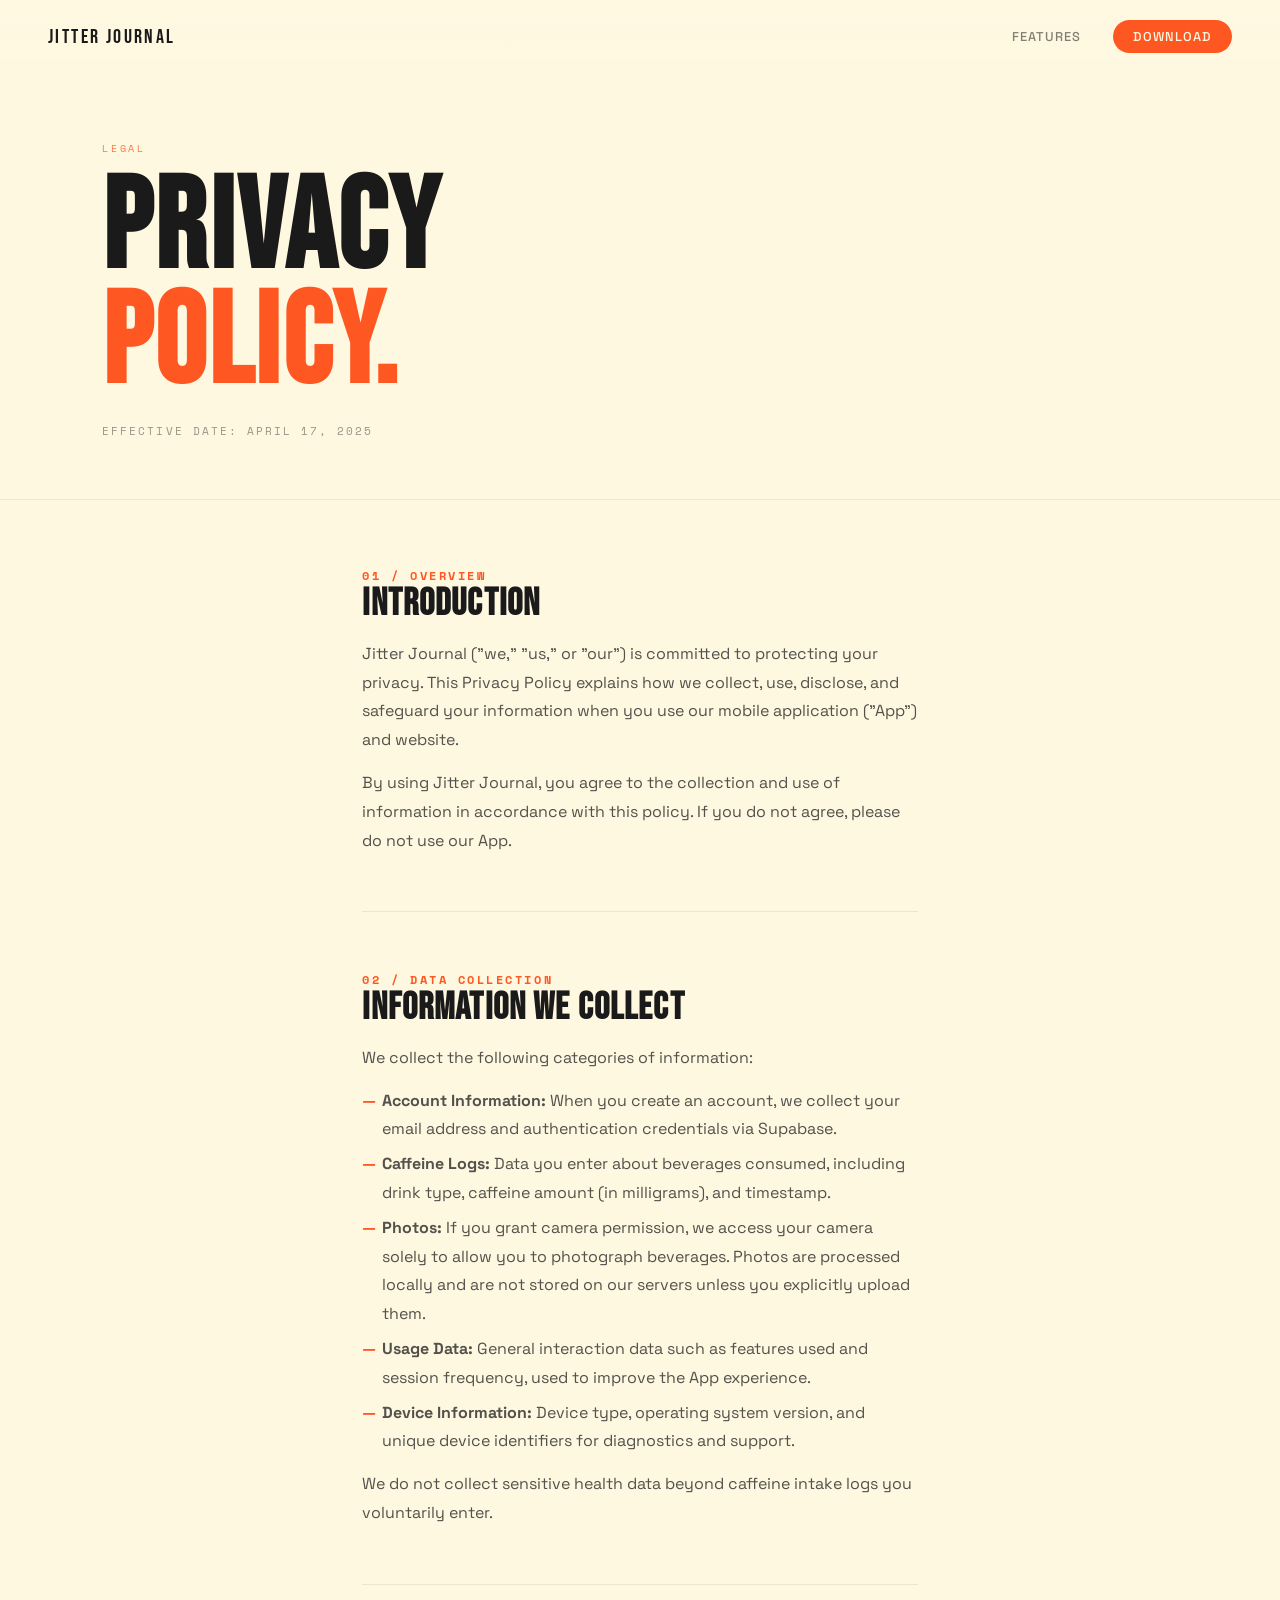
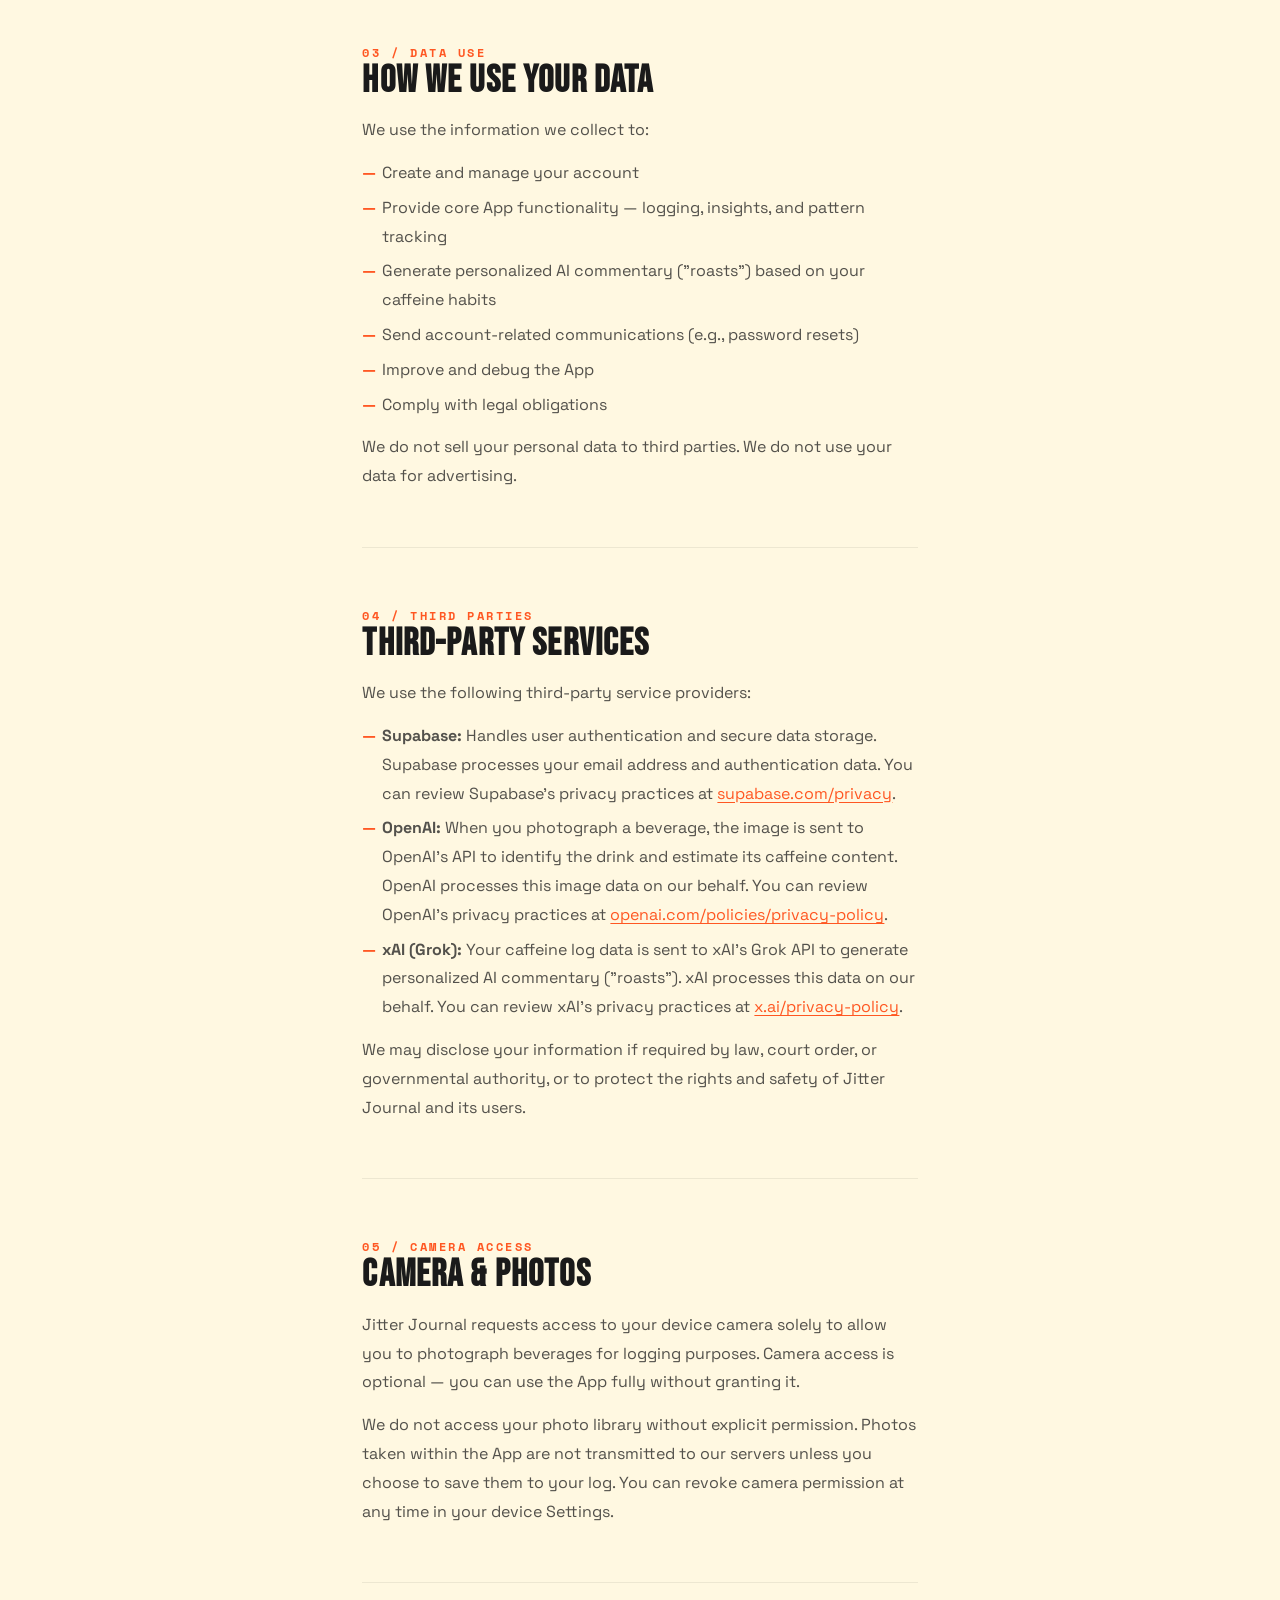
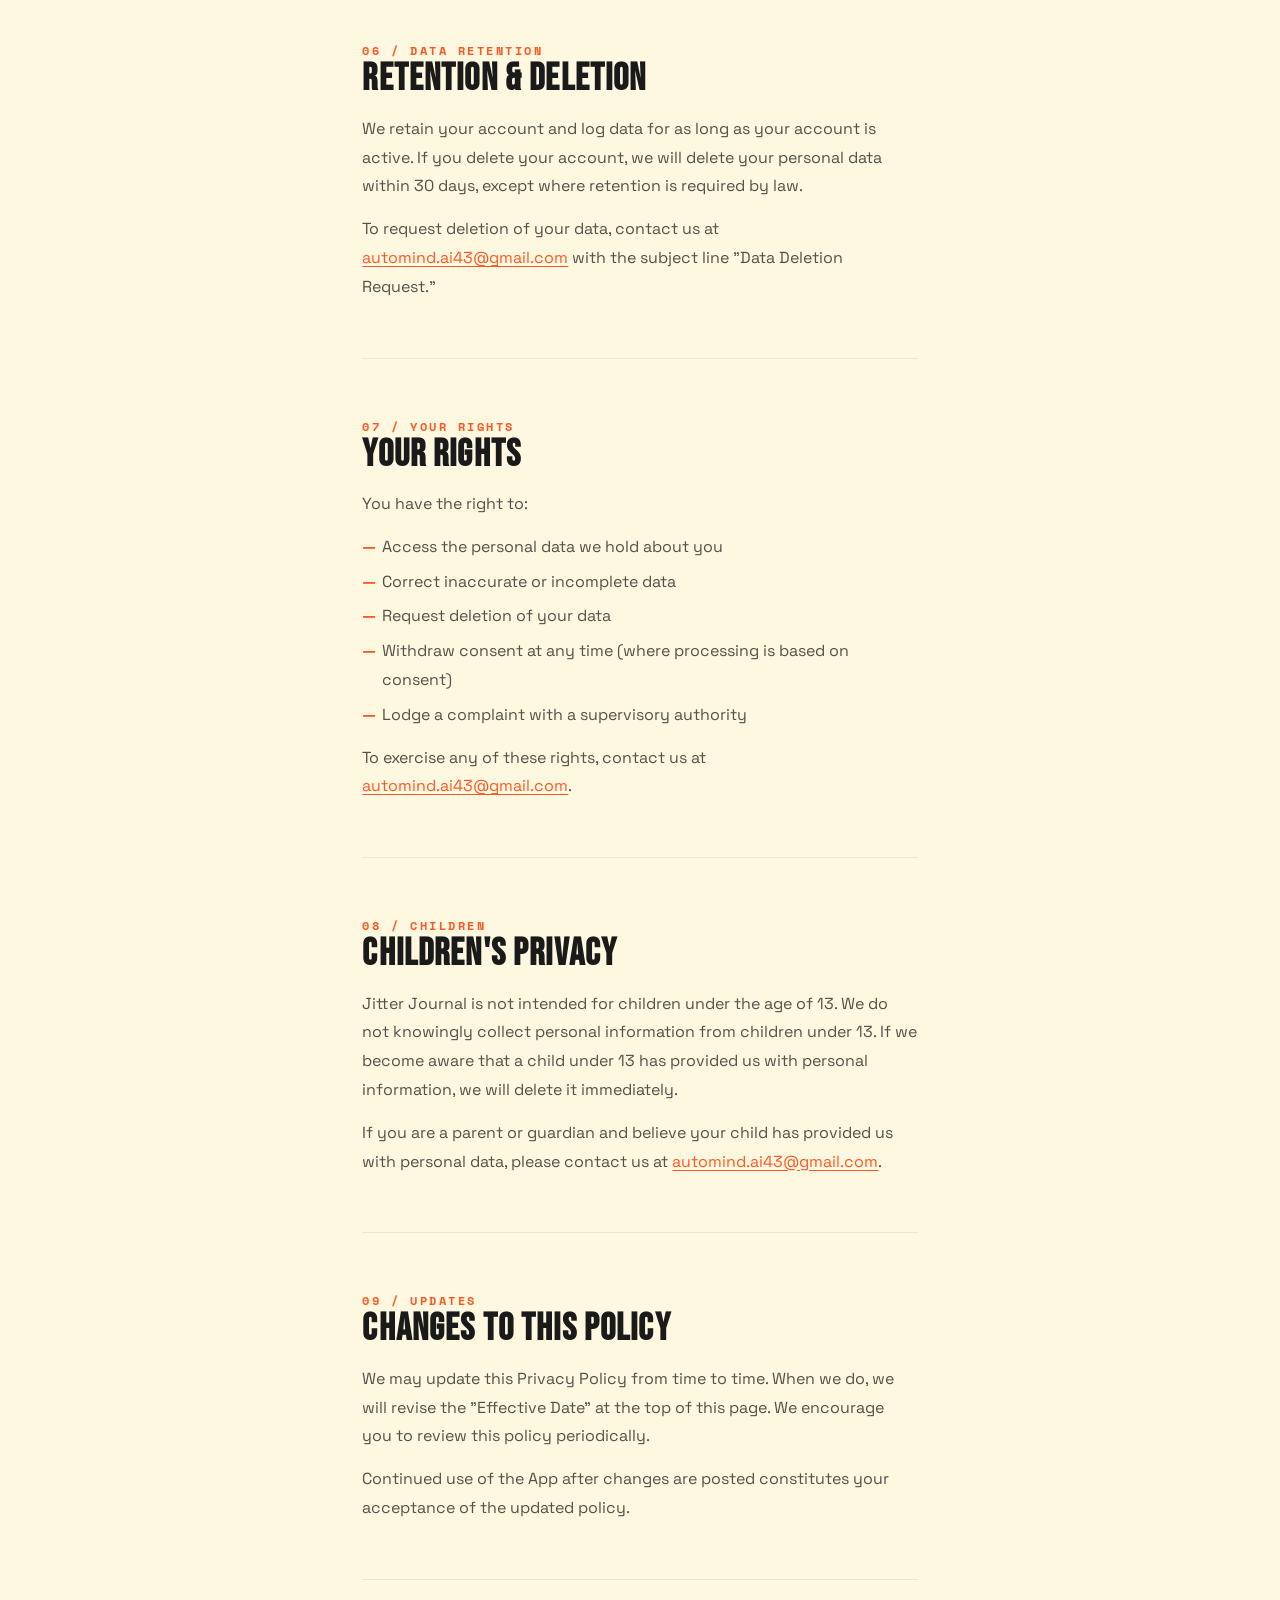
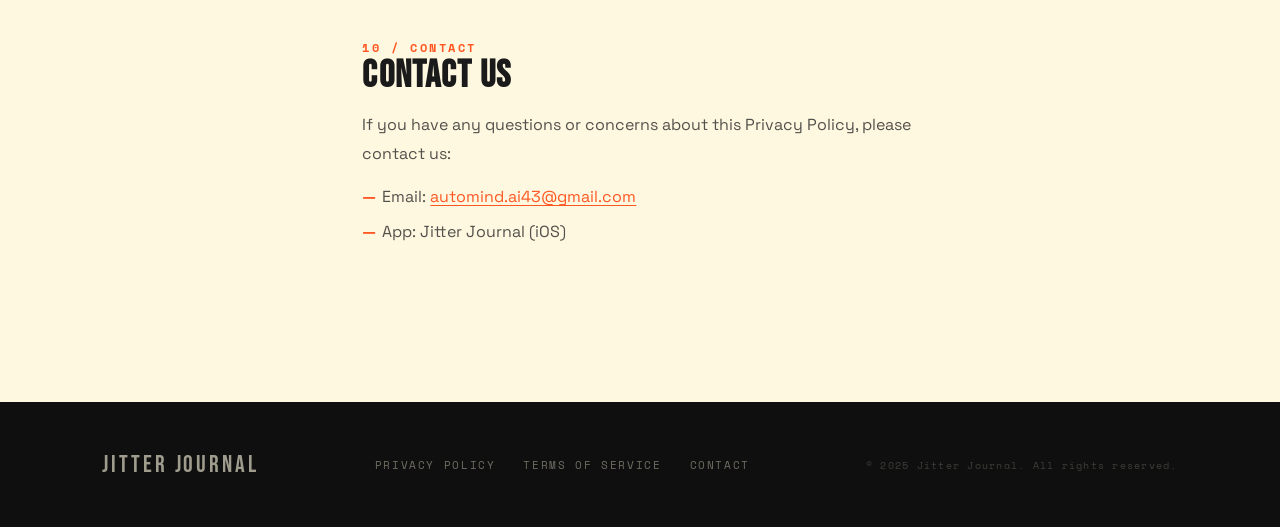
==== privacy.html @ f7d52206 "Initial commit: Jitter Journal scroll-driven landing page Co-Authored-By: Claude Sonnet 4.6 <noreply" ====
<!DOCTYPE html>
<html lang="en">
<head>
  <meta charset="UTF-8" />
  <meta name="viewport" content="width=device-width, initial-scale=1.0" />
  <title>Privacy Policy — Jitter Journal</title>
  <meta name="description" content="Jitter Journal Privacy Policy" />
  <link rel="icon" href="https://raw.githubusercontent.com/google/material-design-icons/master/png/maps/local_cafe/materialicons/48dp/2x/baseline_local_cafe_black_48dp.png" />
  <link rel="preconnect" href="https://fonts.googleapis.com" />
  <link rel="preconnect" href="https://fonts.gstatic.com" crossorigin />
  <link href="https://fonts.googleapis.com/css2?family=Bebas+Neue&family=Space+Grotesk:wght@300;400;500;600&family=Space+Mono:wght@400;700&display=swap" rel="stylesheet" />
  <link rel="stylesheet" href="css/style.css" />
  <style>
    body {
      background: var(--bg-light);
      color: var(--text-dark);
      min-height: 100vh;
    }

    .legal-hero {
      background: var(--bg-light);
      padding: 140px 8vw 60px;
      border-bottom: 1px solid rgba(26,26,26,0.08);
    }
    .legal-hero .section-label {
      color: var(--accent);
    }
    .legal-hero-heading {
      font-family: var(--font-display);
      font-size: clamp(4rem, 10vw, 9rem);
      line-height: 0.9;
      letter-spacing: 0.02em;
      color: var(--text-dark);
      margin: 12px 0 20px;
    }
    .legal-hero-heading .accent {
      color: var(--accent);
    }
    .legal-effective {
      font-family: var(--font-mono);
      font-size: 0.7rem;
      letter-spacing: 0.18em;
      text-transform: uppercase;
      color: rgba(26,26,26,0.45);
    }

    .legal-body {
      max-width: 760px;
      margin: 0 auto;
      padding: 64px 8vw 100px;
    }

    .legal-section {
      margin-bottom: 56px;
    }
    .legal-section-title {
      font-family: var(--font-mono);
      font-size: 0.72rem;
      font-weight: 700;
      letter-spacing: 0.22em;
      text-transform: uppercase;
      color: var(--accent);
      margin-bottom: 16px;
    }
    .legal-section h2 {
      font-family: var(--font-display);
      font-size: clamp(1.8rem, 3vw, 2.6rem);
      letter-spacing: 0.03em;
      color: var(--text-dark);
      margin-bottom: 16px;
      line-height: 1;
    }
    .legal-section p {
      font-family: var(--font-body);
      font-size: 1rem;
      font-weight: 400;
      line-height: 1.8;
      color: rgba(26,26,26,0.75);
      margin-bottom: 14px;
    }
    .legal-section p:last-child {
      margin-bottom: 0;
    }
    .legal-section ul {
      list-style: none;
      padding: 0;
      margin: 0 0 14px;
    }
    .legal-section ul li {
      font-family: var(--font-body);
      font-size: 1rem;
      line-height: 1.8;
      color: rgba(26,26,26,0.75);
      padding-left: 20px;
      position: relative;
      margin-bottom: 6px;
    }
    .legal-section ul li::before {
      content: '—';
      position: absolute;
      left: 0;
      color: var(--accent);
      font-weight: 700;
    }
    .legal-section a {
      color: var(--accent);
      text-decoration: underline;
      text-underline-offset: 3px;
    }
    .legal-divider {
      border: none;
      border-top: 1px solid rgba(26,26,26,0.08);
      margin: 56px 0;
    }

    /* Override header for light page */
    .site-header {
      background: linear-gradient(to bottom, rgba(255,248,225,0.95) 0%, rgba(255,248,225,0.7) 100%);
    }
    .nav-logo { color: var(--text-dark); opacity: 1; }
    .nav-links a { color: rgba(26,26,26,0.55); }
    .nav-links a:hover { color: var(--text-dark); }
  </style>
</head>
<body>

  <header class="site-header">
    <nav>
      <a href="index.html" style="text-decoration:none;">
        <span class="nav-logo">JITTER JOURNAL</span>
      </a>
      <div class="nav-links">
        <a href="index.html#features">Features</a>
        <a href="index.html#download" class="nav-cta">Download</a>
      </div>
    </nav>
  </header>

  <div class="legal-hero">
    <span class="section-label">Legal</span>
    <h1 class="legal-hero-heading">PRIVACY<br><span class="accent">POLICY.</span></h1>
    <p class="legal-effective">Effective Date: April 17, 2025</p>
  </div>

  <div class="legal-body">

    <div class="legal-section">
      <span class="legal-section-title">01 / Overview</span>
      <h2>INTRODUCTION</h2>
      <p>Jitter Journal ("we," "us," or "our") is committed to protecting your privacy. This Privacy Policy explains how we collect, use, disclose, and safeguard your information when you use our mobile application ("App") and website.</p>
      <p>By using Jitter Journal, you agree to the collection and use of information in accordance with this policy. If you do not agree, please do not use our App.</p>
    </div>

    <hr class="legal-divider" />

    <div class="legal-section">
      <span class="legal-section-title">02 / Data Collection</span>
      <h2>INFORMATION WE COLLECT</h2>
      <p>We collect the following categories of information:</p>
      <ul>
        <li><strong>Account Information:</strong> When you create an account, we collect your email address and authentication credentials via Supabase.</li>
        <li><strong>Caffeine Logs:</strong> Data you enter about beverages consumed, including drink type, caffeine amount (in milligrams), and timestamp.</li>
        <li><strong>Photos:</strong> If you grant camera permission, we access your camera solely to allow you to photograph beverages. Photos are processed locally and are not stored on our servers unless you explicitly upload them.</li>
        <li><strong>Usage Data:</strong> General interaction data such as features used and session frequency, used to improve the App experience.</li>
        <li><strong>Device Information:</strong> Device type, operating system version, and unique device identifiers for diagnostics and support.</li>
      </ul>
      <p>We do not collect sensitive health data beyond caffeine intake logs you voluntarily enter.</p>
    </div>

    <hr class="legal-divider" />

    <div class="legal-section">
      <span class="legal-section-title">03 / Data Use</span>
      <h2>HOW WE USE YOUR DATA</h2>
      <p>We use the information we collect to:</p>
      <ul>
        <li>Create and manage your account</li>
        <li>Provide core App functionality — logging, insights, and pattern tracking</li>
        <li>Generate personalized AI commentary ("roasts") based on your caffeine habits</li>
        <li>Send account-related communications (e.g., password resets)</li>
        <li>Improve and debug the App</li>
        <li>Comply with legal obligations</li>
      </ul>
      <p>We do not sell your personal data to third parties. We do not use your data for advertising.</p>
    </div>

    <hr class="legal-divider" />

    <div class="legal-section">
      <span class="legal-section-title">04 / Third Parties</span>
      <h2>THIRD-PARTY SERVICES</h2>
      <p>We use the following third-party service providers:</p>
      <ul>
        <li><strong>Supabase:</strong> Handles user authentication and secure data storage. Supabase processes your email address and authentication data. You can review Supabase's privacy practices at <a href="https://supabase.com/privacy" target="_blank" rel="noopener noreferrer">supabase.com/privacy</a>.</li>
        <li><strong>OpenAI:</strong> When you photograph a beverage, the image is sent to OpenAI's API to identify the drink and estimate its caffeine content. OpenAI processes this image data on our behalf. You can review OpenAI's privacy practices at <a href="https://openai.com/policies/privacy-policy" target="_blank" rel="noopener noreferrer">openai.com/policies/privacy-policy</a>.</li>
        <li><strong>xAI (Grok):</strong> Your caffeine log data is sent to xAI's Grok API to generate personalized AI commentary ("roasts"). xAI processes this data on our behalf. You can review xAI's privacy practices at <a href="https://x.ai/privacy-policy" target="_blank" rel="noopener noreferrer">x.ai/privacy-policy</a>.</li>
      </ul>
      <p>We may disclose your information if required by law, court order, or governmental authority, or to protect the rights and safety of Jitter Journal and its users.</p>
    </div>

    <hr class="legal-divider" />

    <div class="legal-section">
      <span class="legal-section-title">05 / Camera Access</span>
      <h2>CAMERA &amp; PHOTOS</h2>
      <p>Jitter Journal requests access to your device camera solely to allow you to photograph beverages for logging purposes. Camera access is optional — you can use the App fully without granting it.</p>
      <p>We do not access your photo library without explicit permission. Photos taken within the App are not transmitted to our servers unless you choose to save them to your log. You can revoke camera permission at any time in your device Settings.</p>
    </div>

    <hr class="legal-divider" />

    <div class="legal-section">
      <span class="legal-section-title">06 / Data Retention</span>
      <h2>RETENTION &amp; DELETION</h2>
      <p>We retain your account and log data for as long as your account is active. If you delete your account, we will delete your personal data within 30 days, except where retention is required by law.</p>
      <p>To request deletion of your data, contact us at <a href="mailto:automind.ai43@gmail.com">automind.ai43@gmail.com</a> with the subject line "Data Deletion Request."</p>
    </div>

    <hr class="legal-divider" />

    <div class="legal-section">
      <span class="legal-section-title">07 / Your Rights</span>
      <h2>YOUR RIGHTS</h2>
      <p>You have the right to:</p>
      <ul>
        <li>Access the personal data we hold about you</li>
        <li>Correct inaccurate or incomplete data</li>
        <li>Request deletion of your data</li>
        <li>Withdraw consent at any time (where processing is based on consent)</li>
        <li>Lodge a complaint with a supervisory authority</li>
      </ul>
      <p>To exercise any of these rights, contact us at <a href="mailto:automind.ai43@gmail.com">automind.ai43@gmail.com</a>.</p>
    </div>

    <hr class="legal-divider" />

    <div class="legal-section">
      <span class="legal-section-title">08 / Children</span>
      <h2>CHILDREN'S PRIVACY</h2>
      <p>Jitter Journal is not intended for children under the age of 13. We do not knowingly collect personal information from children under 13. If we become aware that a child under 13 has provided us with personal information, we will delete it immediately.</p>
      <p>If you are a parent or guardian and believe your child has provided us with personal data, please contact us at <a href="mailto:automind.ai43@gmail.com">automind.ai43@gmail.com</a>.</p>
    </div>

    <hr class="legal-divider" />

    <div class="legal-section">
      <span class="legal-section-title">09 / Updates</span>
      <h2>CHANGES TO THIS POLICY</h2>
      <p>We may update this Privacy Policy from time to time. When we do, we will revise the "Effective Date" at the top of this page. We encourage you to review this policy periodically.</p>
      <p>Continued use of the App after changes are posted constitutes your acceptance of the updated policy.</p>
    </div>

    <hr class="legal-divider" />

    <div class="legal-section">
      <span class="legal-section-title">10 / Contact</span>
      <h2>CONTACT US</h2>
      <p>If you have any questions or concerns about this Privacy Policy, please contact us:</p>
      <ul>
        <li>Email: <a href="mailto:automind.ai43@gmail.com">automind.ai43@gmail.com</a></li>
        <li>App: Jitter Journal (iOS)</li>
      </ul>
    </div>

  </div>

  <footer class="site-footer">
    <div class="footer-inner">
      <span class="footer-logo">JITTER JOURNAL</span>
      <div class="footer-links">
        <a href="privacy.html">Privacy Policy</a>
        <a href="terms.html">Terms of Service</a>
        <a href="mailto:automind.ai43@gmail.com">Contact</a>
      </div>
      <span class="footer-copy">© 2025 Jitter Journal. All rights reserved.</span>
    </div>
  </footer>

</body>
</html>
---- css/style.css ----
/* ============================================================
   JITTER JOURNAL — Scroll-Driven Landing Page
   ============================================================ */

:root {
  --bg-dark:    #1A1A1A;
  --bg-light:   #FFF8E1;
  --accent:     #FF5722;
  --text-light: #FFF8E1;
  --text-dark:  #1A1A1A;
  --text-muted: rgba(255,248,225,0.5);
  --font-display: 'Bebas Neue', sans-serif;
  --font-body:    'Space Grotesk', sans-serif;
  --font-mono:    'Space Mono', monospace;
}

*, *::before, *::after { box-sizing: border-box; margin: 0; padding: 0; }

html {
  background: var(--bg-dark);
  color: var(--text-light);
}

body {
  font-family: var(--font-body);
  background: var(--bg-dark);
  overflow-x: hidden;
}

/* ============================================================
   LOADER
   ============================================================ */
#loader {
  position: fixed;
  inset: 0;
  z-index: 1000;
  background: var(--bg-dark);
  display: flex;
  flex-direction: column;
  align-items: center;
  justify-content: center;
  gap: 24px;
  transition: opacity 0.6s ease, visibility 0.6s ease;
}
#loader.hidden {
  opacity: 0;
  visibility: hidden;
  pointer-events: none;
}
.loader-brand {
  font-family: var(--font-display);
  font-size: 2.5rem;
  letter-spacing: 0.15em;
  color: var(--text-light);
}
.loader-track {
  width: 240px;
  height: 2px;
  background: rgba(255,248,225,0.15);
  border-radius: 2px;
  overflow: hidden;
}
#loader-bar {
  height: 100%;
  width: 0%;
  background: var(--accent);
  border-radius: 2px;
  transition: width 0.1s linear;
}
#loader-percent {
  font-family: var(--font-mono);
  font-size: 0.7rem;
  letter-spacing: 0.2em;
  color: var(--text-muted);
}

/* ============================================================
   FIXED HEADER
   ============================================================ */
.site-header {
  position: fixed;
  top: 0;
  left: 0;
  right: 0;
  z-index: 100;
  padding: 20px 48px;
  background: linear-gradient(to bottom, rgba(255,248,225,0.35) 0%, transparent 100%);
}
.site-header nav {
  display: flex;
  align-items: center;
  justify-content: space-between;
}
.nav-logo {
  font-family: var(--font-display);
  font-size: 1.25rem;
  letter-spacing: 0.12em;
  color: var(--text-dark);
  opacity: 0.85;
}
.nav-links {
  display: flex;
  align-items: center;
  gap: 32px;
}
.nav-links a {
  font-family: var(--font-body);
  font-size: 0.8rem;
  font-weight: 500;
  letter-spacing: 0.08em;
  text-transform: uppercase;
  color: rgba(26, 26, 26, 0.65);
  text-decoration: none;
  transition: color 0.2s;
}
.nav-links a:hover { color: var(--text-dark); }
.nav-cta {
  background: var(--accent) !important;
  color: var(--text-light) !important;
  padding: 8px 20px;
  border-radius: 100px;
  opacity: 1 !important;
  transition: transform 0.2s, box-shadow 0.2s !important;
}
.nav-cta:hover {
  transform: translateY(-1px);
  box-shadow: 0 6px 20px rgba(255,87,34,0.4);
}

/* ============================================================
   HERO STANDALONE
   ============================================================ */
.hero-standalone {
  position: relative;
  height: 100vh;
  background: var(--bg-dark);
  display: flex;
  align-items: center;
  padding: 0 8vw;
  overflow: hidden;
  z-index: 10;
}

/* Subtle noise texture on hero */
.hero-standalone::before {
  content: '';
  position: absolute;
  inset: 0;
  background-image: url("data:image/svg+xml,%3Csvg viewBox='0 0 256 256' xmlns='http://www.w3.org/2000/svg'%3E%3Cfilter id='noise'%3E%3CfeTurbulence type='fractalNoise' baseFrequency='0.9' numOctaves='4' stitchTiles='stitch'/%3E%3C/filter%3E%3Crect width='100%25' height='100%25' filter='url(%23noise)' opacity='0.05'/%3E%3C/svg%3E");
  opacity: 0.04;
  pointer-events: none;
}

.hero-content { position: relative; z-index: 2; }

.hero-heading {
  font-family: var(--font-display);
  font-size: clamp(7rem, 18vw, 18rem);
  line-height: 0.88;
  letter-spacing: 0.02em;
  color: var(--text-light);
  margin: 16px 0 28px;
}
.hero-heading .accent { color: var(--accent); display: block; }
.hero-word { display: block; overflow: hidden; }

.hero-tagline {
  font-family: var(--font-body);
  font-size: clamp(1rem, 2vw, 1.4rem);
  font-weight: 300;
  color: var(--text-muted);
  letter-spacing: 0.04em;
}
.hero-tagline em {
  font-style: italic;
  color: var(--text-light);
}

/* ============================================================
   HERO OVERLAY (fixed, on top of canvas frame 1)
   ============================================================ */
.hero-overlay {
  position: fixed;
  inset: 0;
  z-index: 10;
  display: flex;
  align-items: center;
  padding: 0 8vw;
  pointer-events: none;
  will-change: opacity;
}
/* JITTER reads dark on the light video; JOURNAL stays orange */
.hero-overlay .hero-heading { color: var(--text-dark); }
.hero-overlay .hero-heading .accent { color: var(--accent); }
.hero-overlay .hero-word { overflow: visible; }
.hero-overlay .section-label { color: var(--accent); }
.hero-overlay .hero-tagline { color: rgba(26, 26, 26, 0.65); font-style: normal; }
.hero-overlay .hero-tagline em { color: var(--text-dark); font-style: italic; }

.hero-scroll-indicator {
  position: absolute;
  bottom: 36px;
  left: 8vw;
  display: flex;
  flex-direction: column;
  align-items: flex-start;
  gap: 8px;
  color: var(--text-muted);
  font-family: var(--font-mono);
  font-size: 0.65rem;
  letter-spacing: 0.2em;
  text-transform: uppercase;
  animation: bobIndicator 2s ease-in-out infinite;
}
@keyframes bobIndicator {
  0%, 100% { transform: translateY(0); }
  50% { transform: translateY(6px); }
}

/* ============================================================
   CANVAS
   ============================================================ */
.canvas-wrap {
  position: fixed;
  inset: 0;
  z-index: 1;
}
canvas {
  display: block;
  width: 100%;
  height: 100%;
}

/* ============================================================
   DARK OVERLAY
   ============================================================ */
#dark-overlay {
  position: fixed;
  inset: 0;
  z-index: 2;
  background: rgba(10, 10, 10, 0.92);
  opacity: 0;
  pointer-events: none;
  will-change: opacity;
}

/* ============================================================
   MARQUEE
   ============================================================ */
.marquee-wrap {
  position: fixed;
  bottom: 14vh;
  left: 0;
  right: 0;
  z-index: 5;
  overflow: hidden;
  pointer-events: none;
  opacity: 0;
  will-change: opacity;
}
.marquee-text {
  font-family: var(--font-display);
  font-size: 12vw;
  line-height: 1;
  color: var(--text-light);
  opacity: 0.06;
  white-space: nowrap;
  will-change: transform;
}

/* ============================================================
   SCROLL CONTAINER
   ============================================================ */
#scroll-container {
  position: relative;
  height: 900vh;
  z-index: 3;
}

/* ============================================================
   SCROLL SECTIONS
   ============================================================ */
.scroll-section {
  position: absolute;
  width: 100%;
  min-height: 100vh;
  display: flex;
  align-items: center;
  opacity: 0;
  pointer-events: none;
  will-change: opacity, transform;
}
.scroll-section.visible { pointer-events: auto; }

/* Side alignment zones */
.align-left  { padding-left: 6vw;  padding-right: 52vw; }
.align-left  .section-inner { max-width: 42vw; }

/* Text overlay backdrop */
.section-inner {
  background: rgba(10, 10, 10, 0.75);
  backdrop-filter: blur(14px);
  -webkit-backdrop-filter: blur(14px);
  padding: 32px 40px;
  border-radius: 20px;
  border: 1px solid rgba(255, 248, 225, 0.07);
}

#download .section-inner {
  padding-bottom: 40px;
  overflow: hidden;
}

.section-label {
  display: block;
  font-family: var(--font-mono);
  font-size: 0.65rem;
  letter-spacing: 0.25em;
  text-transform: uppercase;
  color: var(--accent);
  margin-bottom: 16px;
  opacity: 0.8;
}
.section-heading {
  font-family: var(--font-display);
  font-size: clamp(3.5rem, 7vw, 7rem);
  line-height: 0.92;
  letter-spacing: 0.02em;
  color: var(--text-light);
  margin-bottom: 24px;
}
.section-heading .accent { color: var(--accent); }
.section-body {
  font-size: clamp(0.9rem, 1.3vw, 1.1rem);
  font-weight: 400;
  line-height: 1.7;
  color: rgba(255,248,225,0.7);
  margin-bottom: 12px;
  max-width: 36ch;
}
.section-note {
  font-family: var(--font-mono);
  font-size: 0.72rem;
  letter-spacing: 0.12em;
  color: var(--text-muted);
  text-transform: uppercase;
  display: block;
  margin-top: 28px;
  position: relative;
  z-index: 1;
}

/* ============================================================
   STATS SECTION
   ============================================================ */
.section-stats {
  align-items: center;
  justify-content: center;
  padding: 0 6vw;
}
.stats-grid {
  display: flex;
  gap: clamp(40px, 8vw, 120px);
  align-items: flex-start;
  justify-content: center;
  flex-wrap: wrap;
}
.stat {
  text-align: center;
  display: flex;
  flex-direction: column;
  align-items: center;
  gap: 12px;
}
.stat-row {
  display: flex;
  align-items: baseline;
  gap: 4px;
  line-height: 1;
}
.stat-number {
  font-family: var(--font-display);
  font-size: clamp(5rem, 12vw, 11rem);
  line-height: 1;
  color: var(--text-light);
  letter-spacing: 0.02em;
}
.stat-suffix {
  font-family: var(--font-display);
  font-size: clamp(2rem, 4vw, 4rem);
  color: var(--accent);
  letter-spacing: 0.04em;
  align-self: flex-end;
  padding-bottom: 0.1em;
}
.stat-label {
  font-family: var(--font-mono);
  font-size: 0.65rem;
  letter-spacing: 0.18em;
  text-transform: uppercase;
  color: var(--text-muted);
  max-width: 18ch;
  text-align: center;
  line-height: 1.6;
}

/* ============================================================
   CTA SECTION
   ============================================================ */
.cta-button {
  display: flex;
  width: fit-content;
  align-items: center;
  gap: 12px;
  background: var(--accent);
  color: var(--text-light);
  font-family: var(--font-body);
  font-weight: 600;
  font-size: 1rem;
  letter-spacing: 0.03em;
  padding: 16px 32px;
  border-radius: 100px;
  text-decoration: none;
  margin: 12px 0 0;
  transition: transform 0.25s cubic-bezier(0.25,0.46,0.45,0.94),
              box-shadow 0.25s ease;
  position: relative;
  z-index: 0;
  overflow: hidden;
}
.cta-button::before {
  content: '';
  position: absolute;
  inset: 0;
  background: rgba(255,255,255,0.15);
  transform: translateY(101%);
  transition: transform 0.3s ease;
}
.cta-button:hover::before { transform: translateY(0); }
.cta-button:hover {
  transform: translateY(-2px) scale(1.02);
  box-shadow: 0 12px 32px rgba(255,87,34,0.45);
}
.cta-icon { width: 22px; height: 22px; flex-shrink: 0; }

/* ============================================================
   FOOTER
   ============================================================ */
.site-footer {
  position: relative;
  z-index: 10;
  background: #0F0F0F;
  padding: 48px 8vw;
}
.footer-inner {
  display: flex;
  flex-wrap: wrap;
  align-items: center;
  justify-content: space-between;
  gap: 20px;
}
.footer-logo {
  font-family: var(--font-display);
  font-size: 1.5rem;
  letter-spacing: 0.12em;
  color: var(--text-light);
  opacity: 0.6;
}
.footer-links {
  display: flex;
  gap: 28px;
  flex-wrap: wrap;
}
.footer-links a {
  font-family: var(--font-mono);
  font-size: 0.68rem;
  letter-spacing: 0.15em;
  text-transform: uppercase;
  color: rgba(255,248,225,0.4);
  text-decoration: none;
  transition: color 0.2s;
}
.footer-links a:hover { color: var(--accent); }
.footer-copy {
  font-family: var(--font-mono);
  font-size: 0.65rem;
  letter-spacing: 0.12em;
  color: rgba(255,248,225,0.2);
}

/* ============================================================
   MOBILE
   ============================================================ */
@media (max-width: 768px) {
  #scroll-container { height: 550vh; }

  .align-left {
    padding: 0 6vw;
    justify-content: flex-end;
    align-items: flex-end;
    padding-bottom: 10vh;
  }
  .align-left .section-inner {
    max-width: 100%;
    padding: 24px;
  }

  .section-heading { font-size: clamp(3rem, 14vw, 5rem); }

  .site-header { padding: 16px 24px; }
  .nav-links a:not(.nav-cta) { display: none; }

  .stats-grid { gap: 32px; }
  .stat-number { font-size: clamp(4rem, 20vw, 7rem); }

  .marquee-text { font-size: 20vw; }

  .hero-standalone { padding: 0 6vw; }
  .hero-heading { font-size: clamp(5rem, 22vw, 10rem); }
}
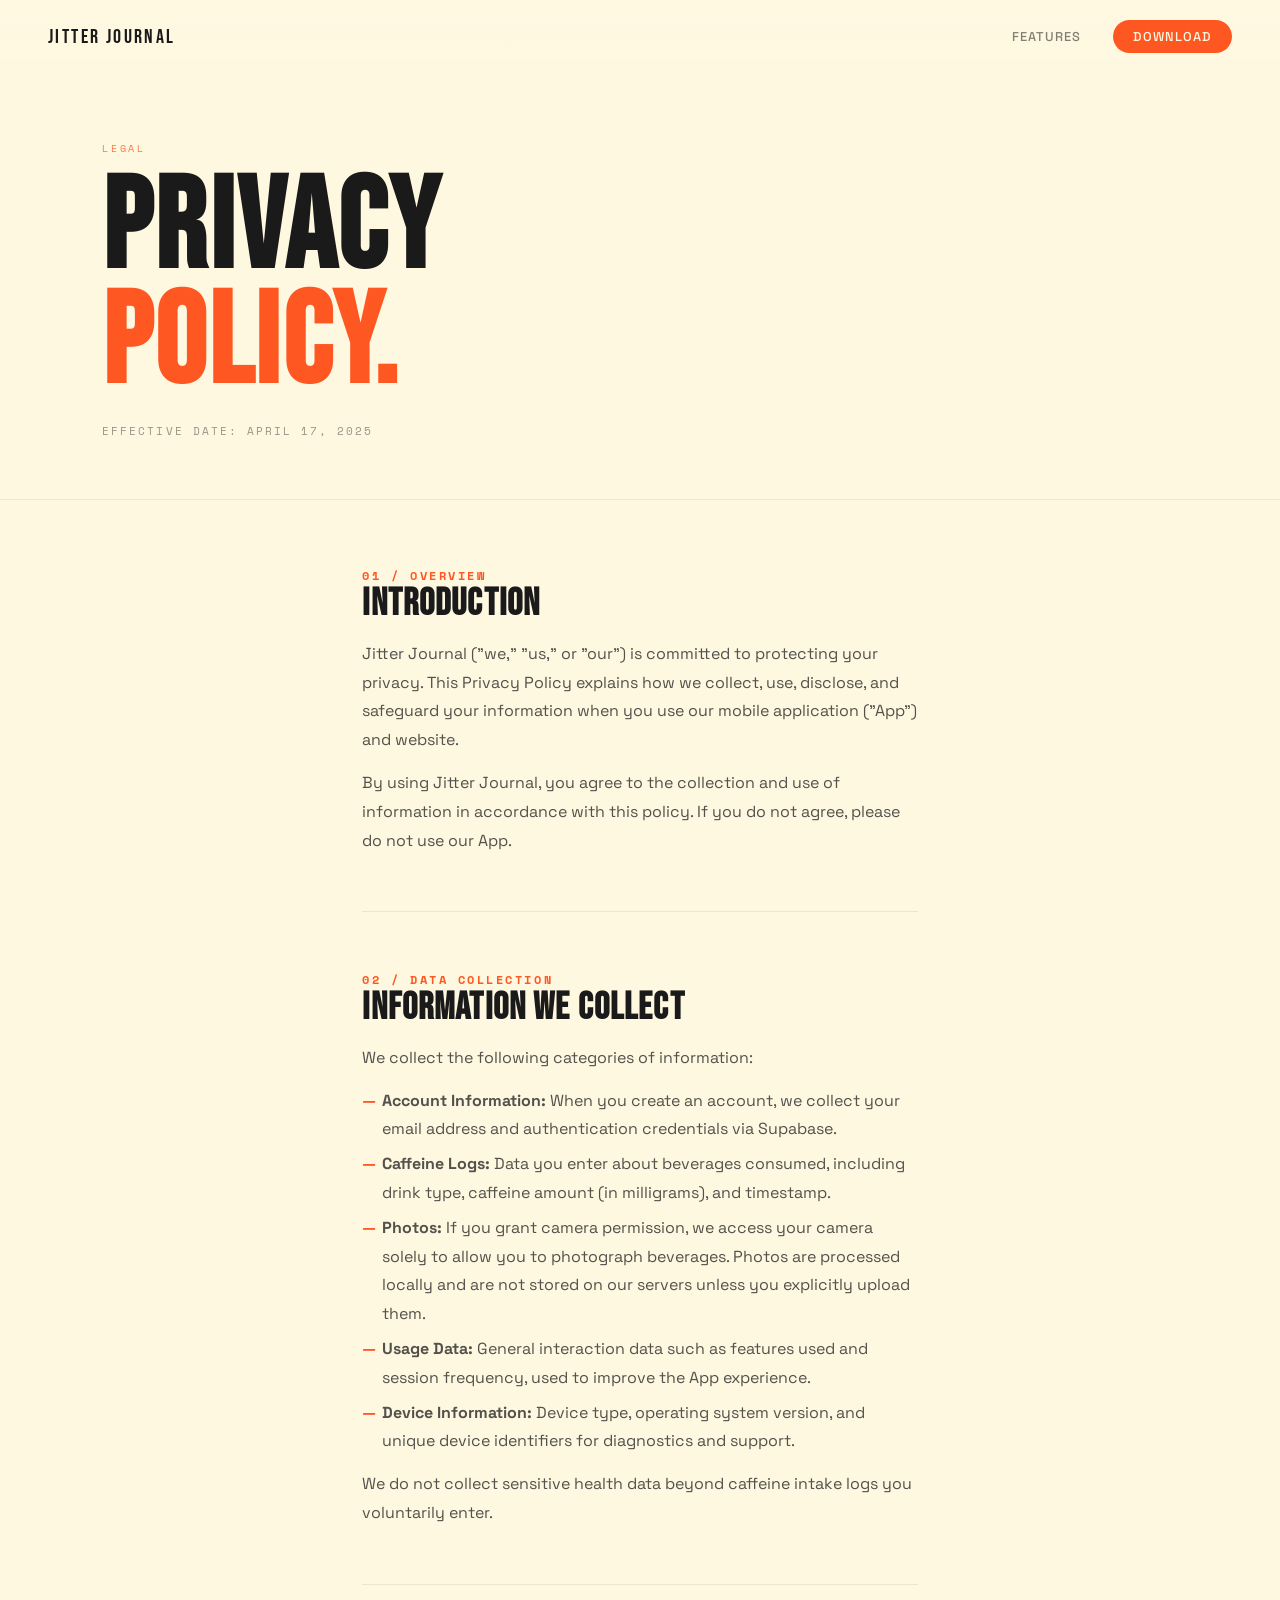
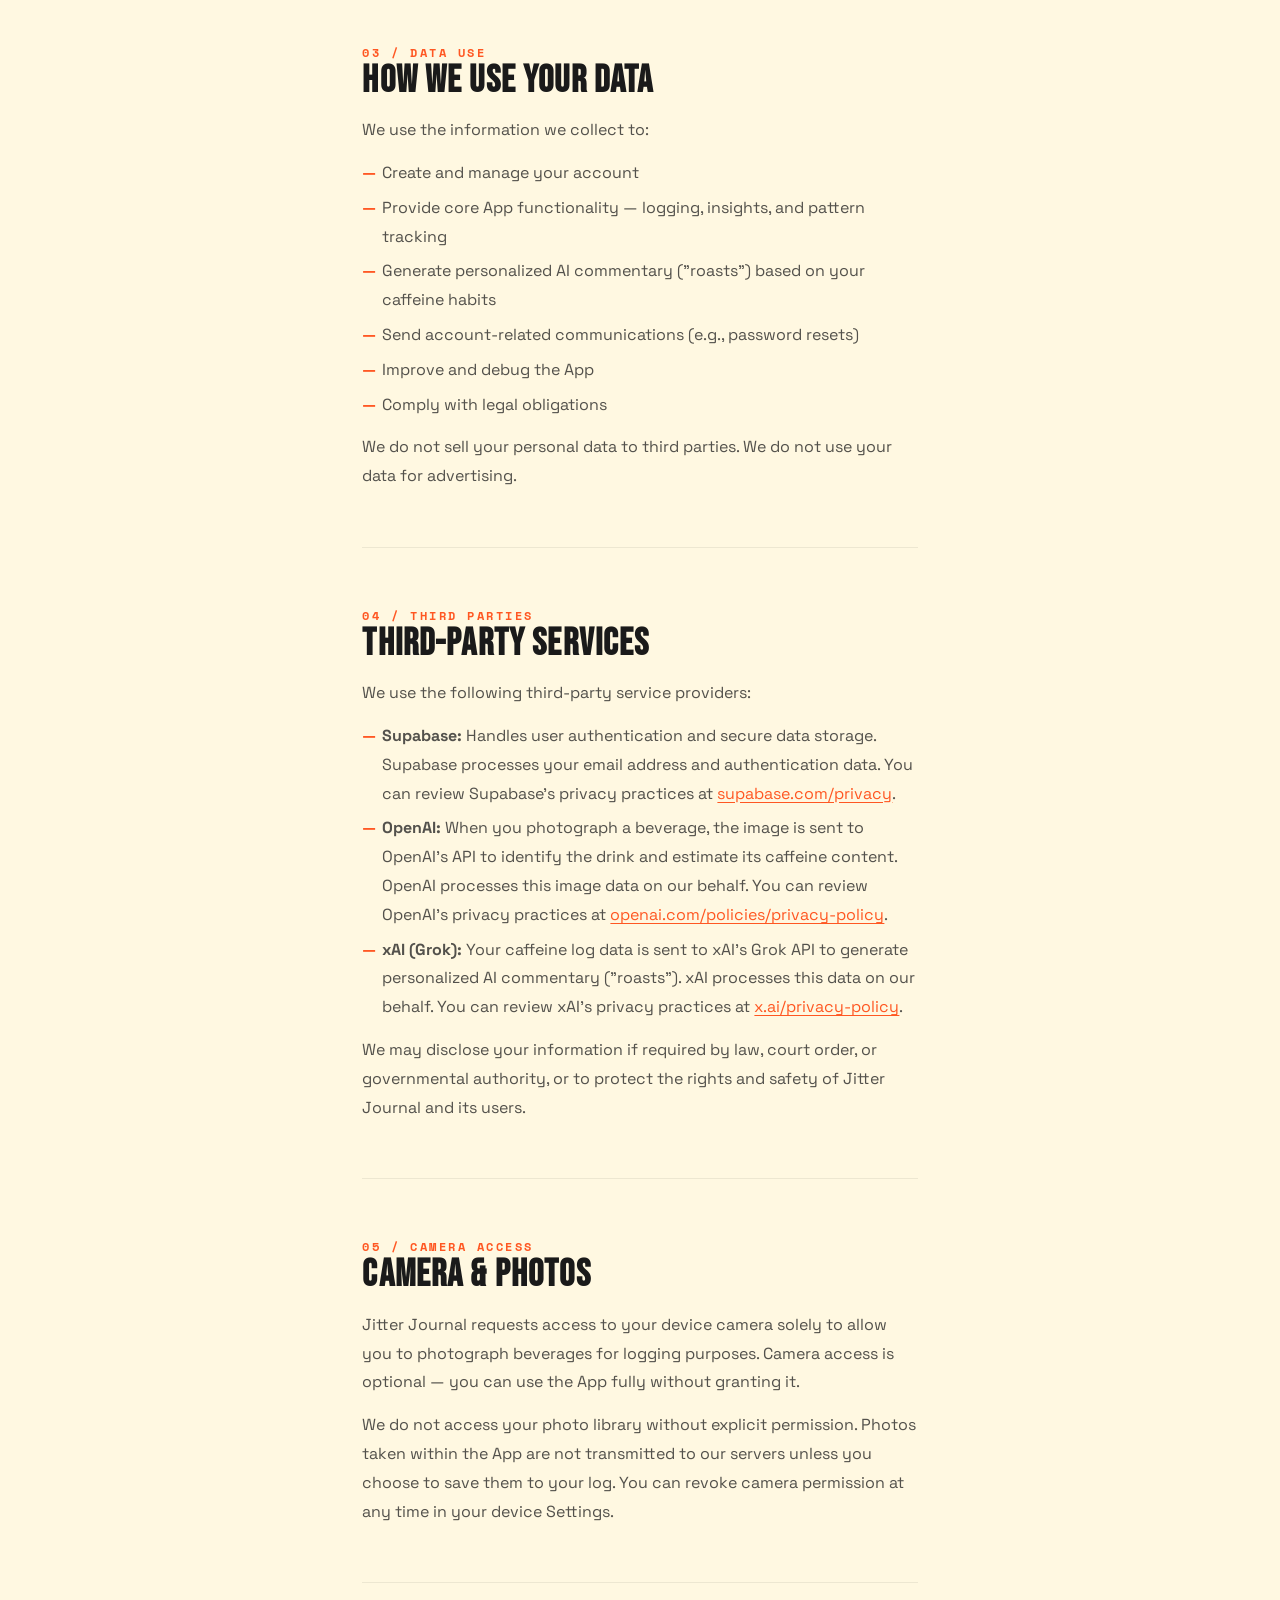
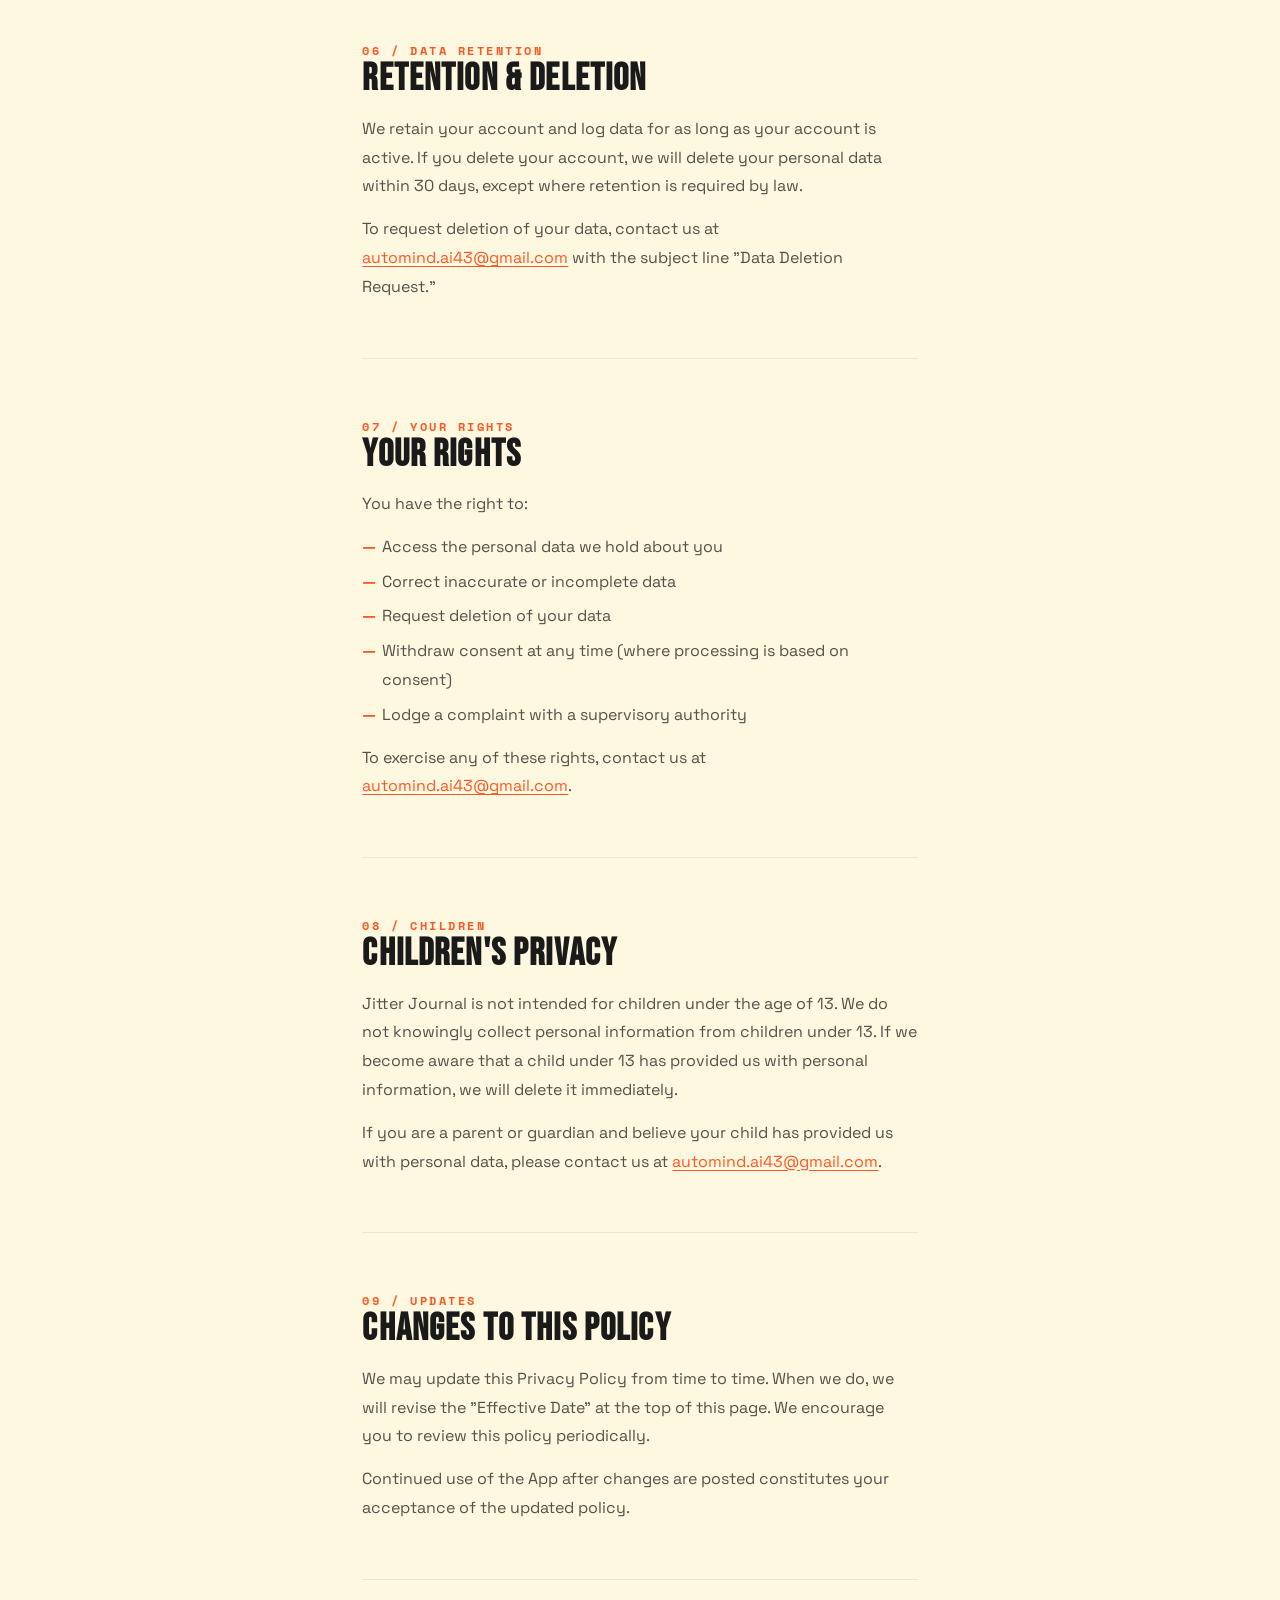
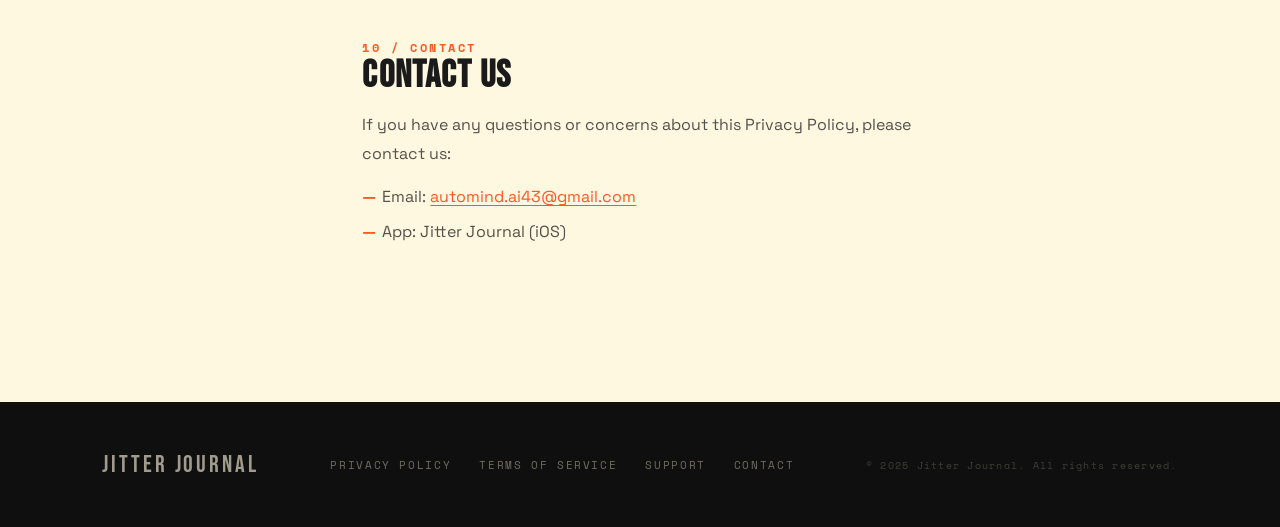
==== commit f7fb6af9: "Add vercel.json clean URLs and support link in footer" ====
--- a/privacy.html
+++ b/privacy.html
@@ -270,6 +270,7 @@
       <div class="footer-links">
         <a href="privacy.html">Privacy Policy</a>
         <a href="terms.html">Terms of Service</a>
+        <a href="support.html">Support</a>
         <a href="mailto:automind.ai43@gmail.com">Contact</a>
       </div>
       <span class="footer-copy">© 2025 Jitter Journal. All rights reserved.</span>
--- a/css/style.css
+++ b/css/style.css
@@ -307,8 +307,7 @@
 }
 
 #download .section-inner {
-  padding-bottom: 40px;
-  overflow: hidden;
+  padding-bottom: 60px;
 }
 
 .section-label {
@@ -517,4 +516,13 @@
 
   .hero-standalone { padding: 0 6vw; }
   .hero-heading { font-size: clamp(5rem, 22vw, 10rem); }
-}
+
+  .hero-overlay { padding: 0 6vw; }
+  .hero-scroll-indicator { left: 6vw; }
+
+  .stats-grid { flex-direction: column; align-items: center; }
+
+  .cta-button { width: 100%; justify-content: center; }
+
+  #download .section-inner { padding-bottom: 80px; }
+}
